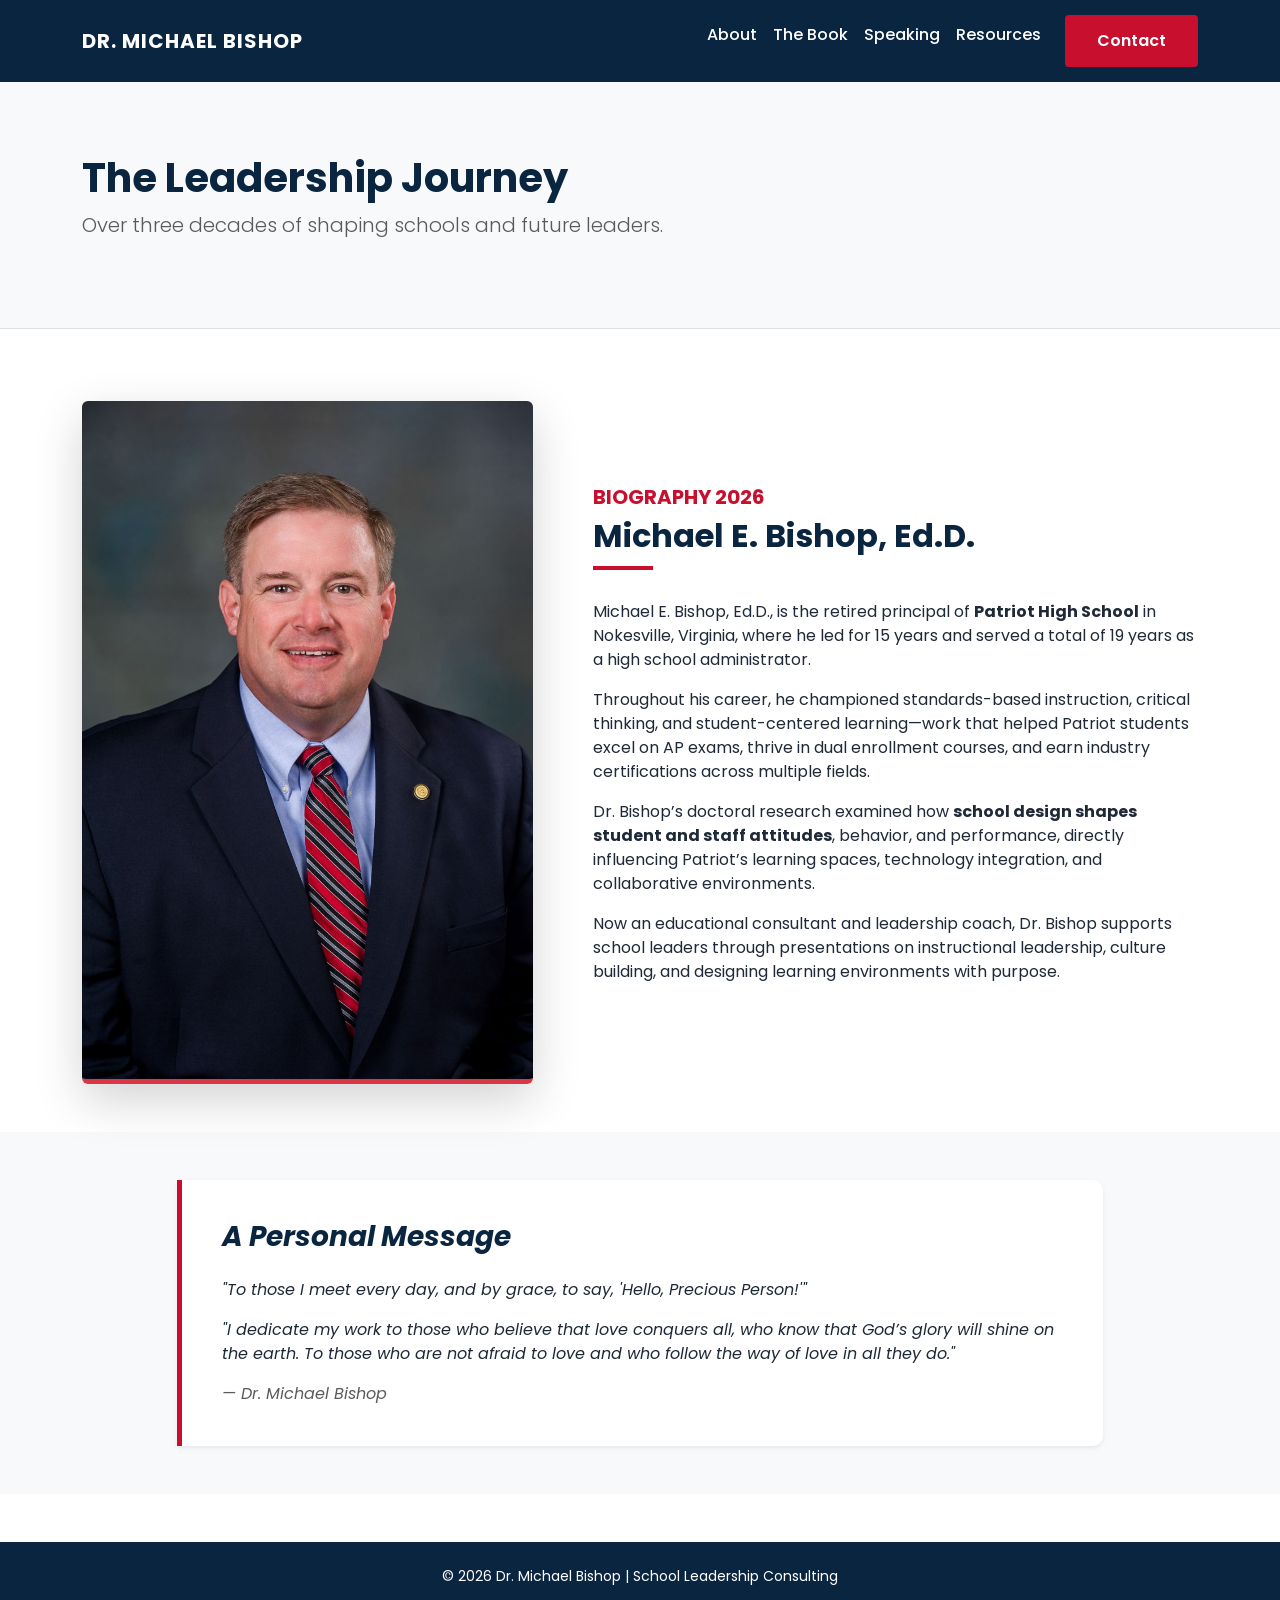
==== about.html @ 8d093c8b "revision" ====
<!DOCTYPE html>
<html lang="en">

<head>
    <meta charset="UTF-8">
    <meta name="viewport" content="width=device-width, initial-scale=1.0">
    <title>About Dr. Michael Bishop | Leadership Journey</title>
    <link href="https://fonts.googleapis.com/css2?family=Poppins:wght@300;400;600;700&display=swap" rel="stylesheet">
    <link href="https://cdn.jsdelivr.net/npm/bootstrap@5.3.0/dist/css/bootstrap.min.css" rel="stylesheet">
    <link rel="stylesheet" href="assets/css/style.css">
</head>

<body>

    <!-- Shared Navbar -->
    <nav class="navbar navbar-expand-lg sticky-top navbar-dark bg-navy">
        <div class="container">
            <a class="navbar-brand fw-bold" href="#">DR. MICHAEL BISHOP</a>
            <button class="navbar-toggler" type="button" data-bs-toggle="collapse" data-bs-target="#navbarNav">
                <span class="navbar-toggler-icon"></span>
            </button>
            <div class="collapse navbar-collapse" id="navbarNav">
                <ul class="navbar-nav ms-auto">
                    <li class="nav-item"><a class="nav-link text-white" href="about.html">About</a></li>
                    <li class="nav-item"><a class="nav-link text-white" href="book.html">The Book</a></li>
                    <li class="nav-item"><a class="nav-link text-white" href="speaking.html">Speaking</a></li>
                    <li class="nav-item"><a class="nav-link text-white" href="resources.html">Resources</a></li>
                    <li class="nav-item"><a class="btn btn-academic-red ms-lg-3" href="contact.html">Contact</a></li>
                </ul>
            </div>
        </div>
    </nav>

    <!-- Page Header -->
    <header class="py-5 bg-light border-bottom">
        <div class="container py-4">
            <h1 class="text-navy fw-bold">The Leadership Journey</h1>
            <p class="lead text-muted">Over three decades of shaping schools and future leaders.</p>
        </div>
    </header>

    <section class="py-5 mt-4">
        <div class="container">
            <div class="row align-items-center">
                <div class="col-lg-5">
                    <img src="assets/images/professional-headshot.jpg" class="img-fluid rounded shadow-lg border-bottom border-danger border-5" alt="Dr. Michael Bishop">
                </div>
                <div class="col-lg-7 ps-lg-5 mt-5 mt-lg-0">
                    <h5 class="text-academic-red fw-bold">BIOGRAPHY 2026</h5>
                    <h2 class="text-navy fw-bold section-title">Michael E. Bishop, Ed.D.</h2>
                    <p>Michael E. Bishop, Ed.D., is the retired principal of <strong>Patriot High School</strong> in Nokesville, Virginia, where he led for 15 years and served a total of 19 years as a high school administrator.</p>
                    <p>Throughout his career, he championed standards-based instruction, critical thinking, and student-centered learning—work that helped Patriot students excel on AP exams, thrive in dual enrollment courses, and earn industry certifications across multiple fields.</p>
                    <p>Dr. Bishop’s doctoral research examined how <strong>school design shapes student and staff attitudes</strong>, behavior, and performance, directly influencing Patriot’s learning spaces, technology integration, and collaborative environments.</p>
                    <p>Now an educational consultant and leadership coach, Dr. Bishop supports school leaders through presentations on instructional leadership, culture building, and designing learning environments with purpose.</p>
                </div>
            </div>
        </div>
    </section>

    <!-- Dedication Section (Personal Mission) -->
    <section class="py-5 bg-light">
        <div class="container">
            <div class="row justify-content-center">
                <div class="col-lg-10">
                    <div class="personal-note bg-white shadow-sm">
                        <h3 class="text-navy fw-bold mb-4">A Personal Message</h3>
                        <p class="mb-3">"To those I meet every day, and by grace, to say, 'Hello, Precious Person!'"</p>
                        <p class="mb-3">"I dedicate my work to those who believe that love conquers all, who know that God’s glory will shine on the earth. To those who are not afraid to love and who follow the way of love in all they do."</p>
                        <p class="mb-0 text-muted">— Dr. Michael Bishop</p>
                    </div>
                </div>
            </div>
        </div>
    </section>

    <!-- Footer -->
    <footer class="py-4 bg-navy text-white text-center mt-5">
        <p class="mb-0 small">© 2026 Dr. Michael Bishop | School Leadership Consulting</p>
    </footer>

</body>

</html>
---- assets/css/style.css ----
:root {
    --primary-navy: #0A2540;
    --academic-red: #C8102E;
    --hover-red: #A30D25;
    --light-bg: #F5F7FA;
    --dark-text: #1F2937;
    --white: #FFFFFF;
}

body {
    font-family: 'Poppins', sans-serif;
    color: var(--dark-text);
    scroll-behavior: smooth;
}

.bg-navy {
    background-color: var(--primary-navy) !important;
}

.text-navy {
    color: var(--primary-navy);
}

.text-academic-red {
    color: var(--academic-red);
}

.btn-academic-red {
    background-color: var(--academic-red);
    color: var(--white);
    border: none;
    padding: 12px 28px;
    font-weight: 600;
    transition: 0.3s;
}

.btn-academic-red:hover {
    background-color: var(--hover-red);
    color: var(--white);
}

.btn-navy {
    background-color: var(--primary-navy);
    padding: 12px 28px;
    font-weight: 600;
}

.btn-outline-navy {
    border: 2px solid var(--primary-navy);
    color: var(--primary-navy);
    font-weight: 600;
}

.btn-outline-navy:hover {
    background-color: var(--primary-navy);
    color: #fff;
}

/* Hero Section Adjustments */
.hero-section {
    min-height: 80vh;
}

.nav-link {
    font-weight: 500;
    transition: 0.3s;
}

.nav-link:hover {
    color: var(--academic-red) !important;
}

.card {
    transition: transform 0.3s;
}

.card:hover {
    transform: translateY(-5px);
}

/* Form Styling */
.form-control:focus {
    border-color: var(--academic-red);
    box-shadow: 0 0 0 0.25rem rgba(200, 16, 46, 0.25);
}

/* Navbar Enhancements */
.navbar {
    transition: all 0.3s ease;
    padding: 15px 0;
}

.navbar-brand {
    letter-spacing: 1px;
}

/* Button Styling & Hovers */
.btn-academic-red {
    background-color: var(--academic-red);
    color: var(--white);
    border: none;
    padding: 14px 32px;
    font-weight: 600;
    transition: all 0.3s ease;
    border-radius: 4px;
    display: inline-block;
    text-decoration: none;
}

.btn-academic-red:hover {
    background-color: var(--hover-red);
    color: var(--white);
    transform: translateY(-3px);
    box-shadow: 0 10px 20px rgba(200, 16, 46, 0.2);
}

.btn-navy {
    background-color: var(--primary-navy);
    color: white;
    padding: 14px 32px;
    font-weight: 600;
    transition: all 0.3s ease;
}

.btn-navy:hover {
    background-color: #143a5f;
    transform: translateY(-3px);
    color: white;
}

.btn-outline-navy {
    border: 2px solid var(--primary-navy);
    color: var(--primary-navy);
    font-weight: 600;
    padding: 12px 30px;
    transition: all 0.3s ease;
}

.btn-outline-navy:hover {
    background-color: var(--primary-navy);
    color: #fff;
    transform: translateY(-3px);
}

/* Typography Accents */
.section-title {
    position: relative;
    padding-bottom: 15px;
    margin-bottom: 30px;
}

.section-title::after {
    content: '';
    position: absolute;
    bottom: 0;
    left: 0;
    width: 60px;
    height: 4px;
    background-color: var(--academic-red);
}

.section-title-center::after {
    left: 50%;
    transform: translateX(-50%);
}

/* Hero Section */
.hero-section {
    position: relative;
    overflow: hidden;
}

/* Impact Cards */
.impact-card {
    transition: all 0.3s ease;
    border: 1px solid rgba(0,0,0,0.05);
}

.impact-card:hover {
    transform: translateY(-10px);
    box-shadow: 0 15px 30px rgba(0,0,0,0.1) !important;
}

/* Personal Note Section (For Dedications) */
.personal-note {
    background-color: #f8f9fa;
    border-left: 5px solid var(--academic-red);
    padding: 40px;
    font-style: italic;
    border-radius: 0 10px 10px 0;
}

.metric-item {
    padding: 20px;
    transition: all 0.3s ease;
}

.metric-item i {
    display: block;
    transition: transform 0.3s ease;
}

.metric-item:hover i {
    transform: scale(1.1);
}

.counter {
    display: inline-block;
}
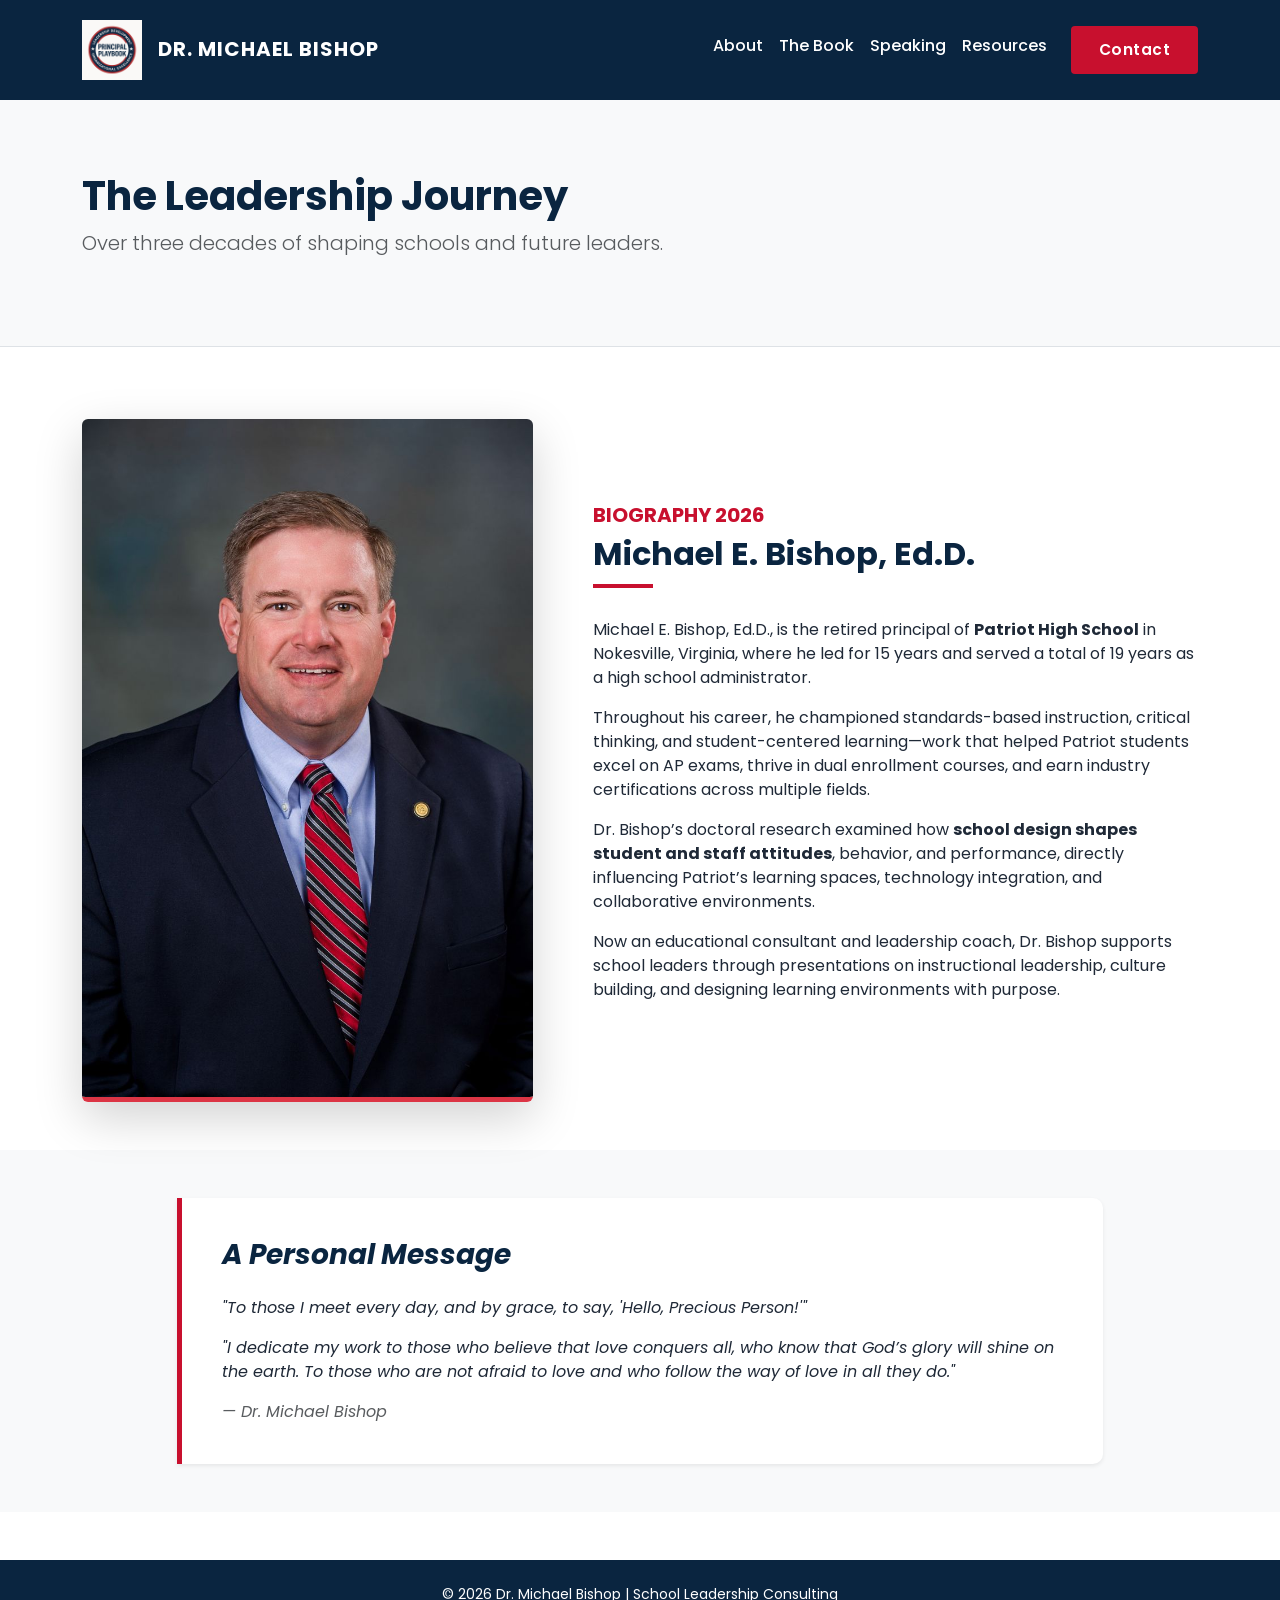
==== commit f6940813: "revision" ====
--- a/about.html
+++ b/about.html
@@ -15,7 +15,7 @@
     <!-- Shared Navbar -->
     <nav class="navbar navbar-expand-lg sticky-top navbar-dark bg-navy">
         <div class="container">
-            <a class="navbar-brand fw-bold" href="#">DR. MICHAEL BISHOP</a>
+            <a class="navbar-brand fw-bold" href="/"><img src="assets/images/principal-playbook-seal.jpg" alt="img" class="img-fluid header-logo">DR. MICHAEL BISHOP</a>
             <button class="navbar-toggler" type="button" data-bs-toggle="collapse" data-bs-target="#navbarNav">
                 <span class="navbar-toggler-icon"></span>
             </button>
--- a/assets/css/style.css
+++ b/assets/css/style.css
@@ -206,4 +206,169 @@
 
 .counter {
     display: inline-block;
+}
+
+/* --- RESPONSIVE ADJUSTMENTS --- */
+
+/* Tablet and Mobile (General) */
+@media (max-width: 991.98px) {
+    .hero-section {
+        min-height: auto;
+        padding: 80px 0;
+        text-align: center;
+    }
+    .hero-section .d-flex {
+        justify-content: center;
+    }
+    .hero-section .text-start {
+        text-align: center !important;
+    }
+    .section-title::after {
+        left: 50%;
+        transform: translateX(-50%);
+    }
+    .col-lg-7, .col-lg-6, .col-lg-5 {
+        margin-bottom: 30px;
+    }
+}
+
+/* Mobile Devices (Phones) */
+@media (max-width: 767.98px) {
+    h1.display-4 {
+        font-size: 2rem;
+    }
+    h2.display-5, h2.display-6 {
+        font-size: 1.75rem;
+    }
+    .btn-lg {
+        width: 100%; /* Mobile par buttons full width ho jayenge */
+        margin-bottom: 10px;
+        margin-left: 0 !important;
+    }
+    .hero-section .d-flex.gap-3 {
+        flex-direction: column;
+        gap: 10px !important;
+    }
+    .metric-item {
+        padding: 10px;
+    }
+    .metric-item i {
+        font-size: 2rem;
+    }
+    .personal-note {
+        padding: 20px;
+        font-size: 0.9rem;
+    }
+    /* Contact form spacing */
+    .p-5 {
+        padding: 2rem !important;
+    }
+}
+
+/* Extra Small Screens */
+@media (max-width: 480px) {
+    .navbar-brand {
+        font-size: 1.1rem;
+    }
+    .impact-card h2 {
+        font-size: 1.5rem;
+    }
+}
+
+/* Navbar mobile background */
+@media (max-width: 991px) {
+    .navbar-collapse {
+        background: var(--primary-navy);
+        padding: 20px;
+        border-radius: 8px;
+        margin-top: 10px;
+    }
+}
+
+/* --- RESPONSIVE BUTTONS --- */
+
+/* Global Button Base Style */
+.btn {
+    font-family: 'Poppins', sans-serif;
+    transition: all 0.3s ease;
+    border-radius: 4px;
+    letter-spacing: 0.5px;
+    /* Font size auto-scales between 15px and 18px */
+    font-size: clamp(0.95rem, 1.2vw, 1.1rem); 
+    padding: 12px 28px;
+    display: inline-flex;
+    align-items: center;
+    justify-content: center;
+    white-space: nowrap; /* Text line change nahi karega */
+}
+
+/* Button Large (Hero Section specifically) */
+.btn-lg {
+    padding: 14px 35px;
+    font-weight: 600;
+}
+
+/* Red Button Hover */
+.btn-academic-red:hover {
+    background-color: var(--hover-red);
+    color: var(--white);
+    transform: translateY(-3px);
+    box-shadow: 0 8px 20px rgba(200, 16, 46, 0.25);
+}
+
+/* --- MEDIA QUERIES FOR BUTTONS --- */
+
+/* Laptops & Tablets (1024px to 768px) */
+@media (max-width: 991.98px) {
+    .btn {
+        padding: 10px 22px;
+        font-size: 1rem; /* Thora chota size for tablets */
+    }
+    
+    .btn-lg {
+        padding: 12px 30px;
+    }
+}
+
+/* Mobile Devices (Phones) */
+@media (max-width: 767.98px) {
+    .btn {
+        width: 100%; /* Mobile par buttons full width ho jayenge */
+        font-size: 0.9rem; /* Minimum readable size for mobile */
+        padding: 14px 20px;
+        margin-bottom: 12px; /* Ek ke niche ek space */
+        justify-content: center;
+        display: flex;
+    }
+    
+    /* Hero section buttons group adjustment */
+    .hero-section .d-flex.gap-3 {
+        flex-direction: column;
+        width: 100%;
+        max-width: 400px; /* Buttons zyada wide na hon */
+        margin: 0 auto;
+    }
+    
+    .btn-lg {
+        font-size: 1rem; /* Hero button thora prominent rahega */
+    }
+}
+
+/* Very Small Screens (iPhone SE etc.) */
+@media (max-width: 375px) {
+    .btn {
+        font-size: 0.85rem;
+        padding: 12px 15px;
+    }
+}
+
+@media (max-width: 767.98px) {
+    .hero-section img {
+        width: 250px !important;        
+    }
+}
+
+.header-logo {
+    width: 60px;
+    margin-right: 1rem;
 }
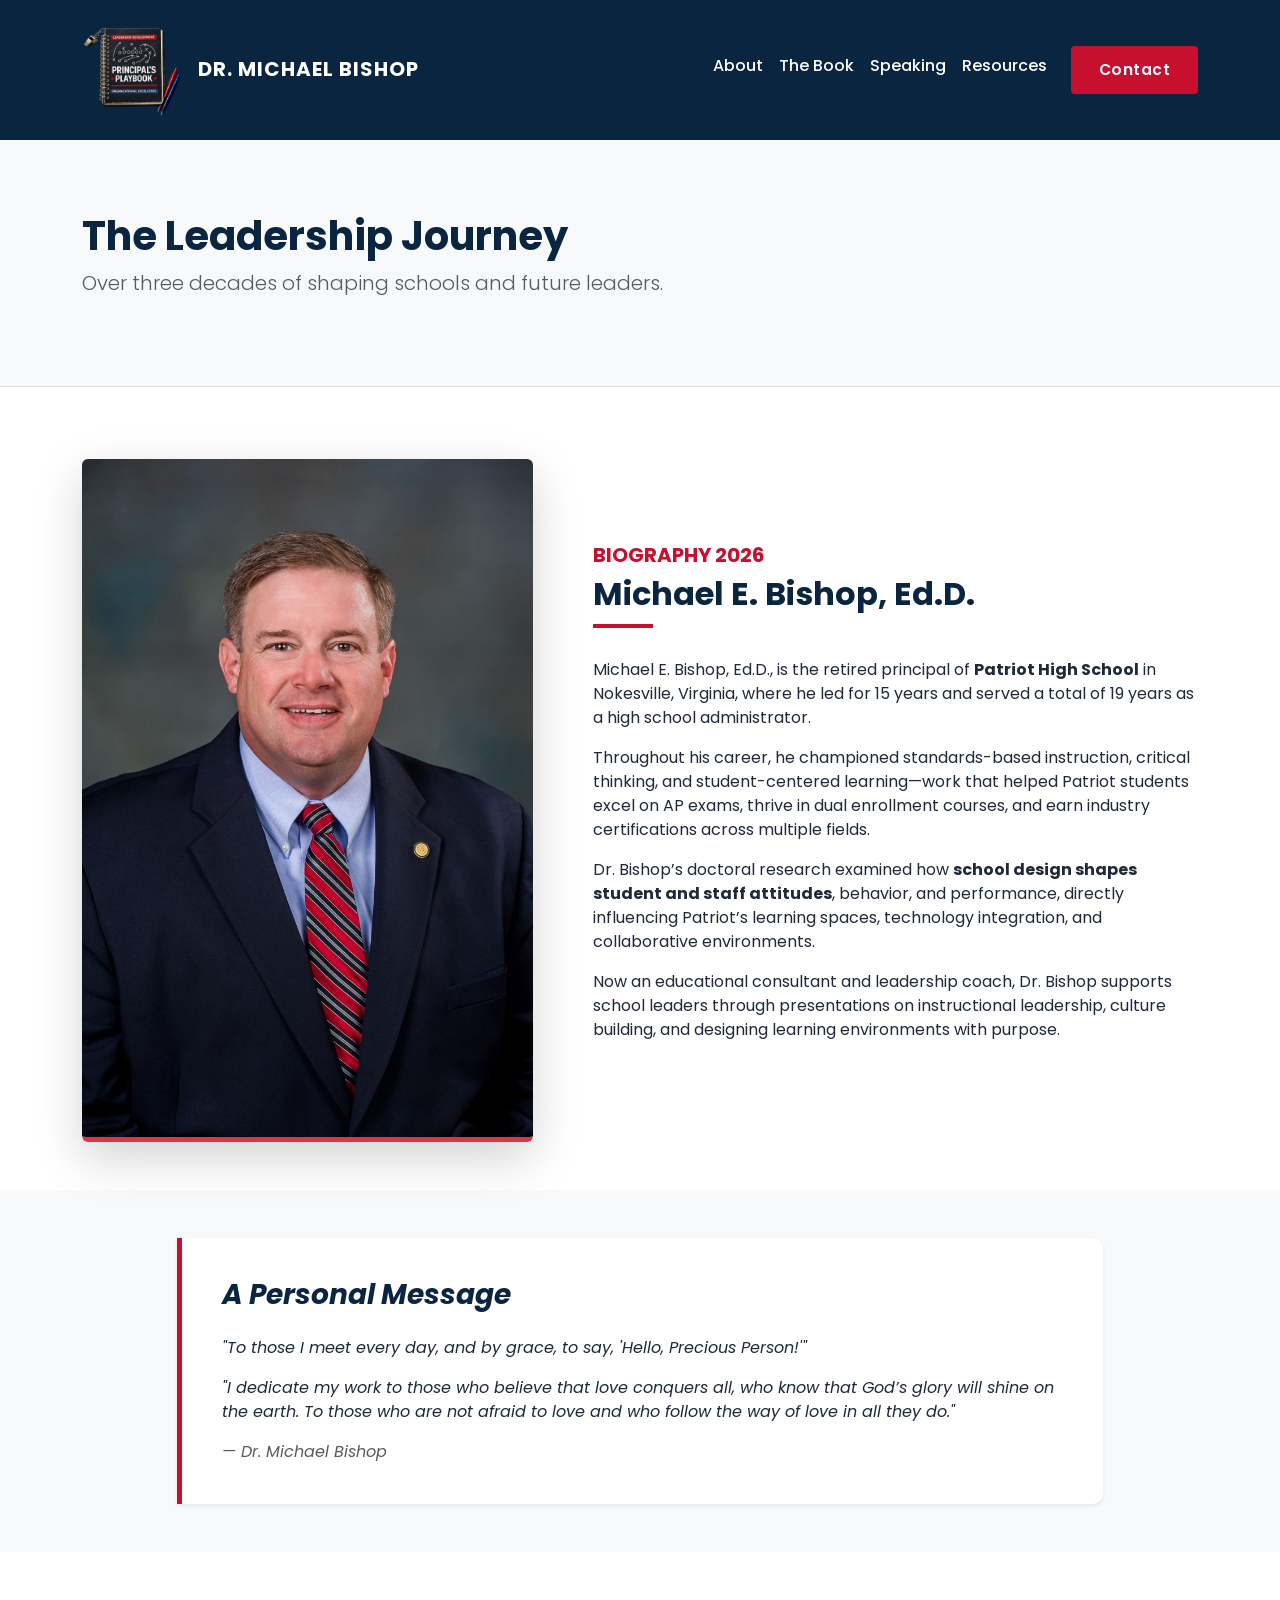
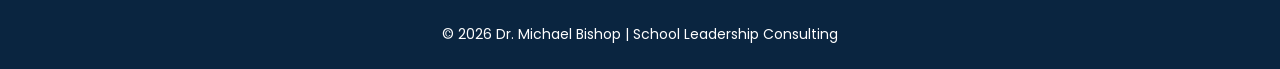
==== commit 6fd11d42: "revision" ====
--- a/about.html
+++ b/about.html
@@ -15,7 +15,7 @@
     <!-- Shared Navbar -->
     <nav class="navbar navbar-expand-lg sticky-top navbar-dark bg-navy">
         <div class="container">
-            <a class="navbar-brand fw-bold" href="/"><img src="assets/images/principal-playbook-seal.jpg" alt="img" class="img-fluid header-logo">DR. MICHAEL BISHOP</a>
+            <a class="navbar-brand fw-bold" href="/"><img src="assets/images/principal-playbook-seal.png" alt="img" class="img-fluid header-logo">DR. MICHAEL BISHOP</a>
             <button class="navbar-toggler" type="button" data-bs-toggle="collapse" data-bs-target="#navbarNav">
                 <span class="navbar-toggler-icon"></span>
             </button>
--- a/assets/css/style.css
+++ b/assets/css/style.css
@@ -369,6 +369,16 @@
 }
 
 .header-logo {
-    width: 60px;
+    width: 100px;
     margin-right: 1rem;
+}
+
+.contact-info a {
+    color: #212529;
+    text-decoration: none;
+    display: block;
+}
+
+a {
+    text-decoration: none;
 }
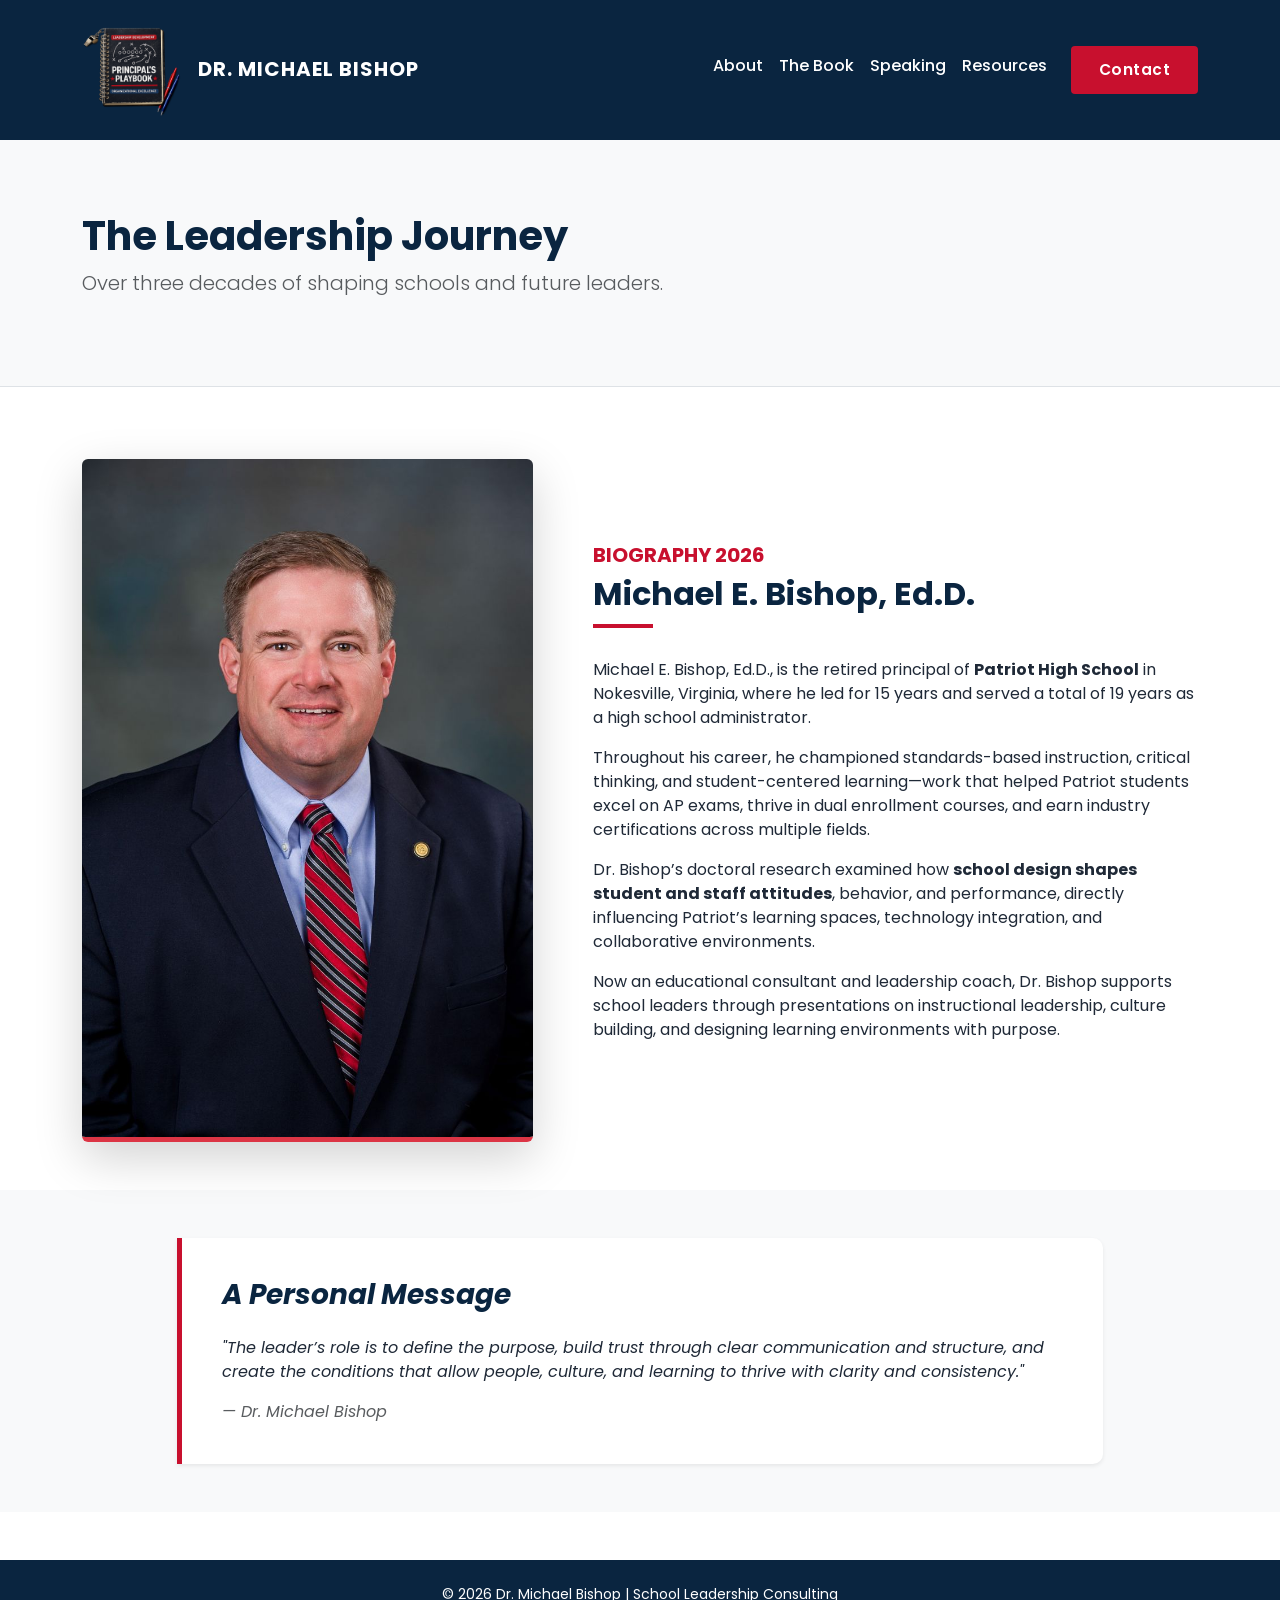
==== commit ddf13c65: "revision" ====
--- a/about.html
+++ b/about.html
@@ -64,8 +64,8 @@
                 <div class="col-lg-10">
                     <div class="personal-note bg-white shadow-sm">
                         <h3 class="text-navy fw-bold mb-4">A Personal Message</h3>
-                        <p class="mb-3">"To those I meet every day, and by grace, to say, 'Hello, Precious Person!'"</p>
-                        <p class="mb-3">"I dedicate my work to those who believe that love conquers all, who know that God’s glory will shine on the earth. To those who are not afraid to love and who follow the way of love in all they do."</p>
+                        <p class="mb-3">"The leader’s role is to define the purpose, build trust through clear communication and structure, and create the conditions that allow people, culture, and learning to thrive with clarity and consistency."</p>
+                        <!-- <p class="mb-3">"I dedicate my work to those who believe that love conquers all, who know that God’s glory will shine on the earth. To those who are not afraid to love and who follow the way of love in all they do."</p> -->
                         <p class="mb-0 text-muted">— Dr. Michael Bishop</p>
                     </div>
                 </div>
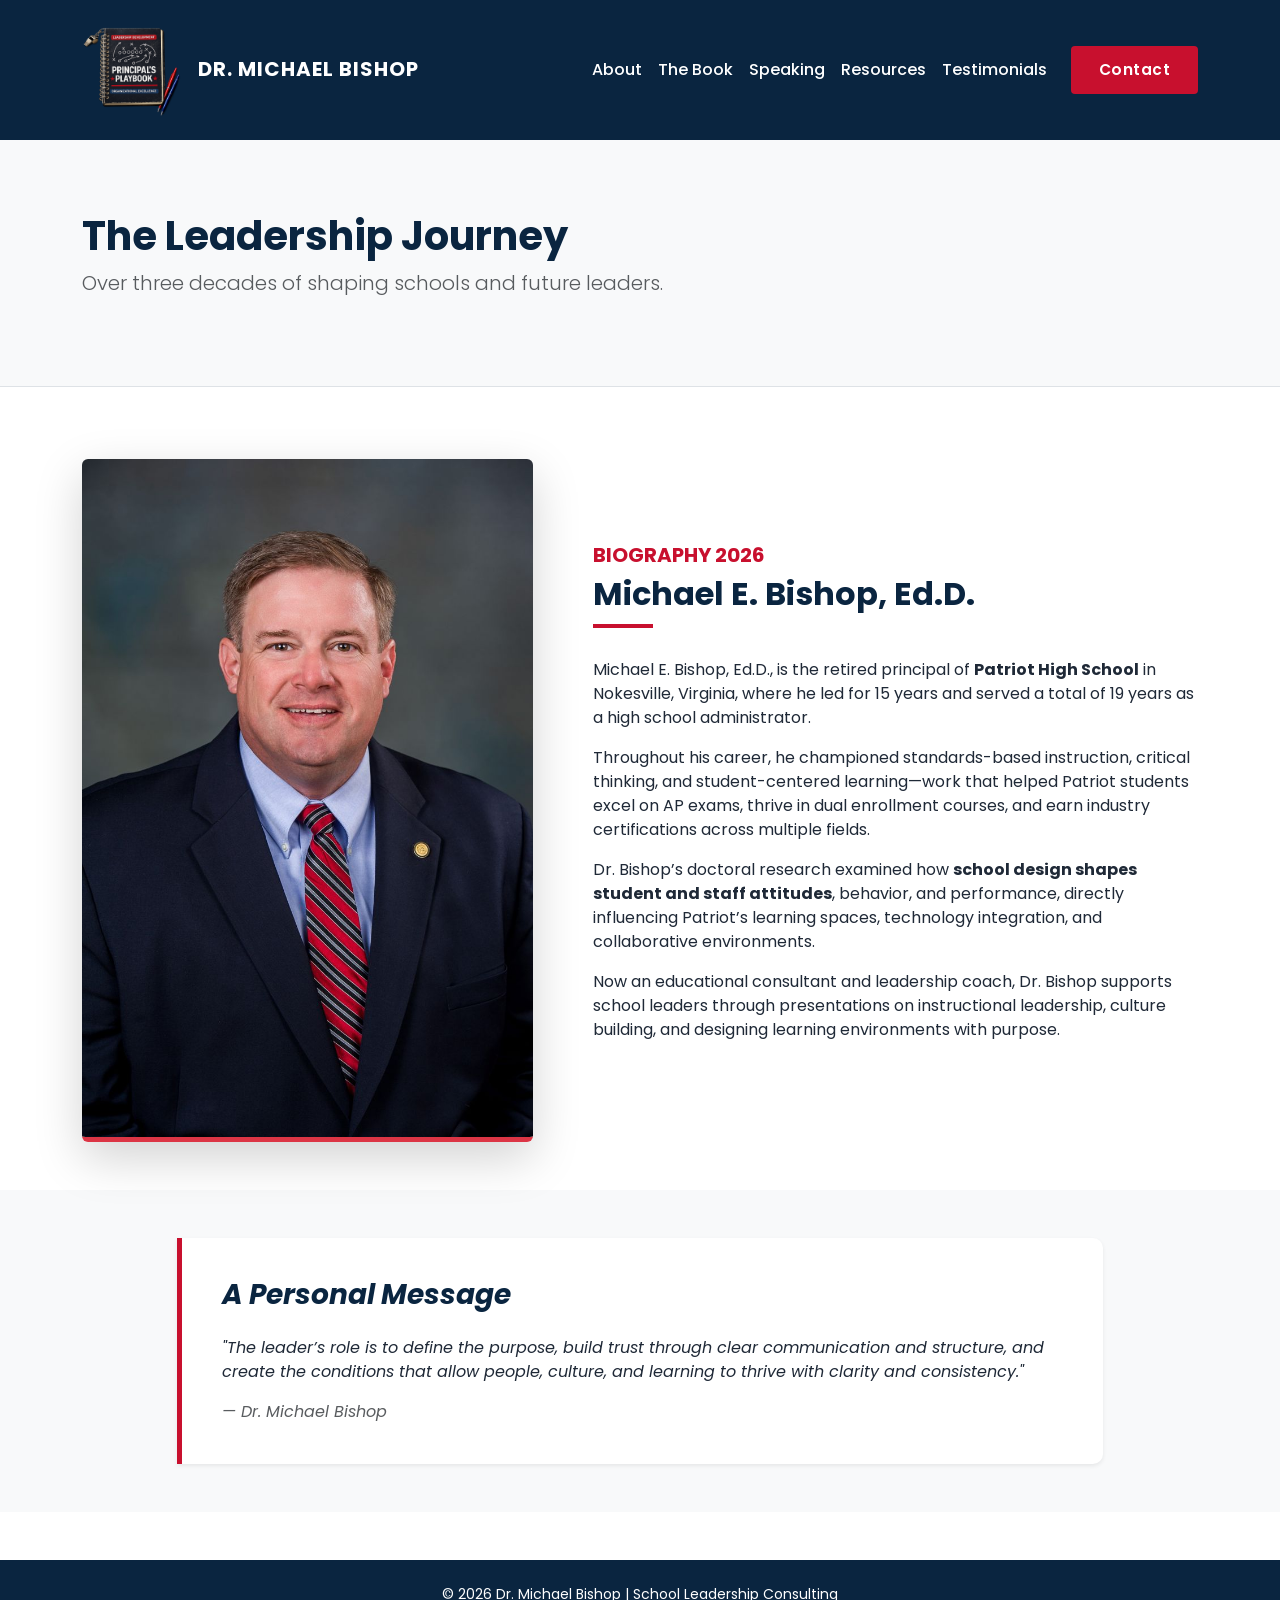
==== commit 39b1ba87: "testimonials page add / revision" ====
--- a/about.html
+++ b/about.html
@@ -7,7 +7,23 @@
     <title>About Dr. Michael Bishop | Leadership Journey</title>
     <link href="https://fonts.googleapis.com/css2?family=Poppins:wght@300;400;600;700&display=swap" rel="stylesheet">
     <link href="https://cdn.jsdelivr.net/npm/bootstrap@5.3.0/dist/css/bootstrap.min.css" rel="stylesheet">
+    <link rel="stylesheet" href="https://cdnjs.cloudflare.com/ajax/libs/font-awesome/6.4.0/css/all.min.css">
     <link rel="stylesheet" href="assets/css/style.css">
+    <!--Start of Tawk.to Script-->
+    <script type="text/javascript">
+        var Tawk_API = Tawk_API || {},
+            Tawk_LoadStart = new Date();
+        (function () {
+            var s1 = document.createElement("script"),
+                s0 = document.getElementsByTagName("script")[0];
+            s1.async = true;
+            s1.src = 'https://embed.tawk.to/69cff238d7942e1c3007d4e7/1jla4kbgi';
+            s1.charset = 'UTF-8';
+            s1.setAttribute('crossorigin', '*');
+            s0.parentNode.insertBefore(s1, s0);
+        })();
+    </script>
+    <!--End of Tawk.to Script-->
 </head>
 
 <body>
@@ -15,16 +31,18 @@
     <!-- Shared Navbar -->
     <nav class="navbar navbar-expand-lg sticky-top navbar-dark bg-navy">
         <div class="container">
-            <a class="navbar-brand fw-bold" href="/"><img src="assets/images/principal-playbook-seal.png" alt="img" class="img-fluid header-logo">DR. MICHAEL BISHOP</a>
+            <a class="navbar-brand fw-bold" href="/"><img src="assets/images/principal-playbook-seal.png" alt="img"
+                    class="img-fluid header-logo">DR. MICHAEL BISHOP</a>
             <button class="navbar-toggler" type="button" data-bs-toggle="collapse" data-bs-target="#navbarNav">
                 <span class="navbar-toggler-icon"></span>
             </button>
             <div class="collapse navbar-collapse" id="navbarNav">
-                <ul class="navbar-nav ms-auto">
+                <ul class="navbar-nav ms-auto align-items-center">
                     <li class="nav-item"><a class="nav-link text-white" href="about.html">About</a></li>
                     <li class="nav-item"><a class="nav-link text-white" href="book.html">The Book</a></li>
                     <li class="nav-item"><a class="nav-link text-white" href="speaking.html">Speaking</a></li>
                     <li class="nav-item"><a class="nav-link text-white" href="resources.html">Resources</a></li>
+                    <li class="nav-item"><a class="nav-link text-white" href="testimonials.html">Testimonials</a></li>
                     <li class="nav-item"><a class="btn btn-academic-red ms-lg-3" href="contact.html">Contact</a></li>
                 </ul>
             </div>
@@ -43,15 +61,25 @@
         <div class="container">
             <div class="row align-items-center">
                 <div class="col-lg-5">
-                    <img src="assets/images/professional-headshot.jpg" class="img-fluid rounded shadow-lg border-bottom border-danger border-5" alt="Dr. Michael Bishop">
+                    <img src="assets/images/professional-headshot.jpg"
+                        class="img-fluid rounded shadow-lg border-bottom border-danger border-5"
+                        alt="Dr. Michael Bishop">
                 </div>
                 <div class="col-lg-7 ps-lg-5 mt-5 mt-lg-0">
                     <h5 class="text-academic-red fw-bold">BIOGRAPHY 2026</h5>
                     <h2 class="text-navy fw-bold section-title">Michael E. Bishop, Ed.D.</h2>
-                    <p>Michael E. Bishop, Ed.D., is the retired principal of <strong>Patriot High School</strong> in Nokesville, Virginia, where he led for 15 years and served a total of 19 years as a high school administrator.</p>
-                    <p>Throughout his career, he championed standards-based instruction, critical thinking, and student-centered learning—work that helped Patriot students excel on AP exams, thrive in dual enrollment courses, and earn industry certifications across multiple fields.</p>
-                    <p>Dr. Bishop’s doctoral research examined how <strong>school design shapes student and staff attitudes</strong>, behavior, and performance, directly influencing Patriot’s learning spaces, technology integration, and collaborative environments.</p>
-                    <p>Now an educational consultant and leadership coach, Dr. Bishop supports school leaders through presentations on instructional leadership, culture building, and designing learning environments with purpose.</p>
+                    <p>Michael E. Bishop, Ed.D., is the retired principal of <strong>Patriot High School</strong> in
+                        Nokesville, Virginia, where he led for 15 years and served a total of 19 years as a high school
+                        administrator.</p>
+                    <p>Throughout his career, he championed standards-based instruction, critical thinking, and
+                        student-centered learning—work that helped Patriot students excel on AP exams, thrive in dual
+                        enrollment courses, and earn industry certifications across multiple fields.</p>
+                    <p>Dr. Bishop’s doctoral research examined how <strong>school design shapes student and staff
+                            attitudes</strong>, behavior, and performance, directly influencing Patriot’s learning
+                        spaces, technology integration, and collaborative environments.</p>
+                    <p>Now an educational consultant and leadership coach, Dr. Bishop supports school leaders through
+                        presentations on instructional leadership, culture building, and designing learning environments
+                        with purpose.</p>
                 </div>
             </div>
         </div>
@@ -64,7 +92,9 @@
                 <div class="col-lg-10">
                     <div class="personal-note bg-white shadow-sm">
                         <h3 class="text-navy fw-bold mb-4">A Personal Message</h3>
-                        <p class="mb-3">"The leader’s role is to define the purpose, build trust through clear communication and structure, and create the conditions that allow people, culture, and learning to thrive with clarity and consistency."</p>
+                        <p class="mb-3">"The leader’s role is to define the purpose, build trust through clear
+                            communication and structure, and create the conditions that allow people, culture, and
+                            learning to thrive with clarity and consistency."</p>
                         <!-- <p class="mb-3">"I dedicate my work to those who believe that love conquers all, who know that God’s glory will shine on the earth. To those who are not afraid to love and who follow the way of love in all they do."</p> -->
                         <p class="mb-0 text-muted">— Dr. Michael Bishop</p>
                     </div>
--- a/assets/css/style.css
+++ b/assets/css/style.css
@@ -381,4 +381,21 @@
 
 a {
     text-decoration: none;
+}
+
+.social_links {
+    display: flex;
+    gap: 15px;
+    list-style: none;
+    margin: 0;
+    padding: 0;
+}
+
+.social_links li a {
+    color: #fff;
+    font-size: 1.2rem;
+    transition: color 0.3s ease;
+}
+.social_links li a:hover {
+    color: var(--academic-red);
 }
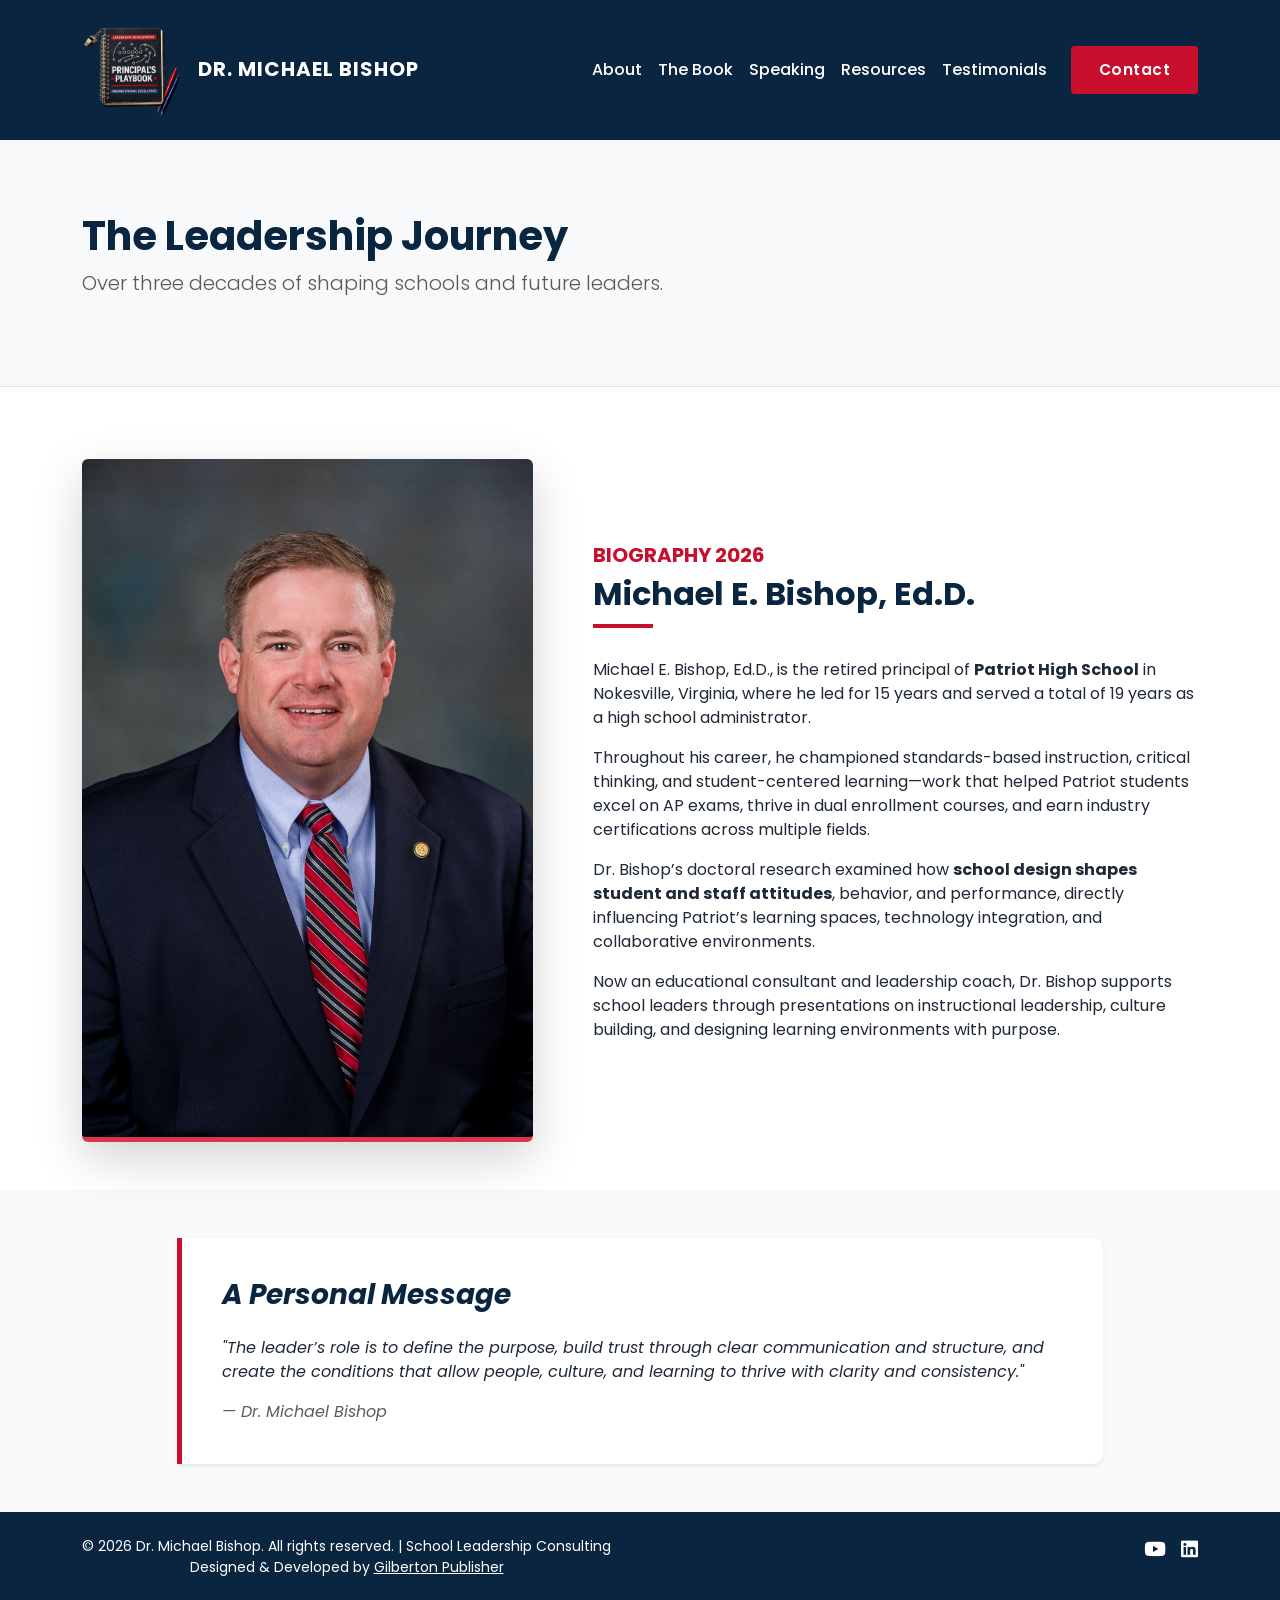
==== commit b48379e4: "form dynamic / thank you, 404 page add / SEO / Indexing / Testimonials add / Video Testimonials add " ====
--- a/about.html
+++ b/about.html
@@ -5,6 +5,21 @@
     <meta charset="UTF-8">
     <meta name="viewport" content="width=device-width, initial-scale=1.0">
     <title>About Dr. Michael Bishop | Leadership Journey</title>
+    <meta name="description" content="Learn about Dr. Michael Bishop's leadership journey, his 30+ years in education, and his approach to coaching school leaders.">
+    <meta name="keywords" content="Dr. Michael Bishop, leadership journey, education leader, principal coaching, school leadership">
+    <meta name="robots" content="index, follow">
+    <meta name="author" content="Dr. Michael Bishop">
+    <meta name="theme-color" content="#0A2540">
+    <link rel="shortcut icon" href="assets/images/principal-playbook-seal.png" type="image/x-icon">
+    <link rel="apple-touch-icon" href="assets/images/principal-playbook-seal.png">
+    <meta property="og:type" content="website">
+    <meta property="og:title" content="About Dr. Michael Bishop | Leadership Journey">
+    <meta property="og:description" content="Learn about Dr. Michael Bishop's leadership journey, his 30+ years in education, and his approach to coaching school leaders.">
+    <meta property="og:image" content="assets/images/principal-playbook-seal.png">
+    <meta property="og:site_name" content="Dr. Michael Bishop">
+    <meta name="twitter:card" content="summary_large_image">
+    <meta name="twitter:title" content="About Dr. Michael Bishop | Leadership Journey">
+    <meta name="twitter:description" content="Learn about Dr. Michael Bishop's leadership journey, his 30+ years in education, and his approach to coaching school leaders.">
     <link href="https://fonts.googleapis.com/css2?family=Poppins:wght@300;400;600;700&display=swap" rel="stylesheet">
     <link href="https://cdn.jsdelivr.net/npm/bootstrap@5.3.0/dist/css/bootstrap.min.css" rel="stylesheet">
     <link rel="stylesheet" href="https://cdnjs.cloudflare.com/ajax/libs/font-awesome/6.4.0/css/all.min.css">
@@ -38,12 +53,12 @@
             </button>
             <div class="collapse navbar-collapse" id="navbarNav">
                 <ul class="navbar-nav ms-auto align-items-center">
-                    <li class="nav-item"><a class="nav-link text-white" href="about.html">About</a></li>
-                    <li class="nav-item"><a class="nav-link text-white" href="book.html">The Book</a></li>
-                    <li class="nav-item"><a class="nav-link text-white" href="speaking.html">Speaking</a></li>
-                    <li class="nav-item"><a class="nav-link text-white" href="resources.html">Resources</a></li>
-                    <li class="nav-item"><a class="nav-link text-white" href="testimonials.html">Testimonials</a></li>
-                    <li class="nav-item"><a class="btn btn-academic-red ms-lg-3" href="contact.html">Contact</a></li>
+                    <li class="nav-item"><a class="nav-link text-white" href="about">About</a></li>
+                    <li class="nav-item"><a class="nav-link text-white" href="book">The Book</a></li>
+                    <li class="nav-item"><a class="nav-link text-white" href="speaking">Speaking</a></li>
+                    <li class="nav-item"><a class="nav-link text-white" href="resources">Resources</a></li>
+                    <li class="nav-item"><a class="nav-link text-white" href="testimonials">Testimonials</a></li>
+                    <li class="nav-item"><a class="btn btn-academic-red ms-lg-3" href="contact">Contact</a></li>
                 </ul>
             </div>
         </div>
@@ -104,8 +119,24 @@
     </section>
 
     <!-- Footer -->
-    <footer class="py-4 bg-navy text-white text-center mt-5">
-        <p class="mb-0 small">© 2026 Dr. Michael Bishop | School Leadership Consulting</p>
+    <footer class="py-4 bg-navy text-white text-center">
+        <div class="container small">
+            <div class="d-flex algin-items-center justify-content-between flex-wrap">
+                <div>
+                    <p class="mb-0">© 2026 Dr. Michael Bishop. All rights reserved. | School Leadership Consulting</p>
+                    <p class="mb-0">Designed & Developed by
+                        <a href="https://gilbertonpublisher.com" target="_blank" rel="noopener"
+                            class="text-white text-decoration-underline">Gilberton Publisher</a>
+                    </p>
+                </div>
+                <ul class="social_links">
+                    <li><a href="http://www.youtube.com/@MichaelEBishop" target="_blank"><i
+                                class="fa-brands fa-youtube"></i></a></li>
+                    <li><a href="www.linkedin.com/in/michael-bishop-371177246" target="_blank"><i
+                                class="fa-brands fa-linkedin"></i></a></li>
+                </ul>
+            </div>
+        </div>
     </footer>
 
 </body>
--- a/assets/css/style.css
+++ b/assets/css/style.css
@@ -398,4 +398,45 @@
 }
 .social_links li a:hover {
     color: var(--academic-red);
-}+}
+
+/* Custom fallback toast styling */
+.custom-toast-container {
+    position: fixed;
+    top: 1.5rem;
+    right: 1.5rem;
+    z-index: 2000;
+    display: flex;
+    flex-direction: column;
+    gap: 0.75rem;
+    max-width: 320px;
+}
+
+.custom-toast {
+    padding: 1rem 1.2rem;
+    border-radius: 0.75rem;
+    color: #fff;
+    font-weight: 600;
+    box-shadow: 0 18px 40px rgba(0, 0, 0, 0.12);
+    opacity: 1;
+    transition: opacity 0.35s ease, transform 0.35s ease;
+}
+
+.custom-toast-fade {
+    opacity: 0;
+    transform: translateY(-15px);
+}
+
+.custom-toast-success {
+    background-color: #0a2540;
+}
+
+.custom-toast-error {
+    background-color: #c8102e;
+}
+
+.custom-toast-message {
+    margin: 0;
+    font-size: 0.95rem;
+    line-height: 1.4;
+}
